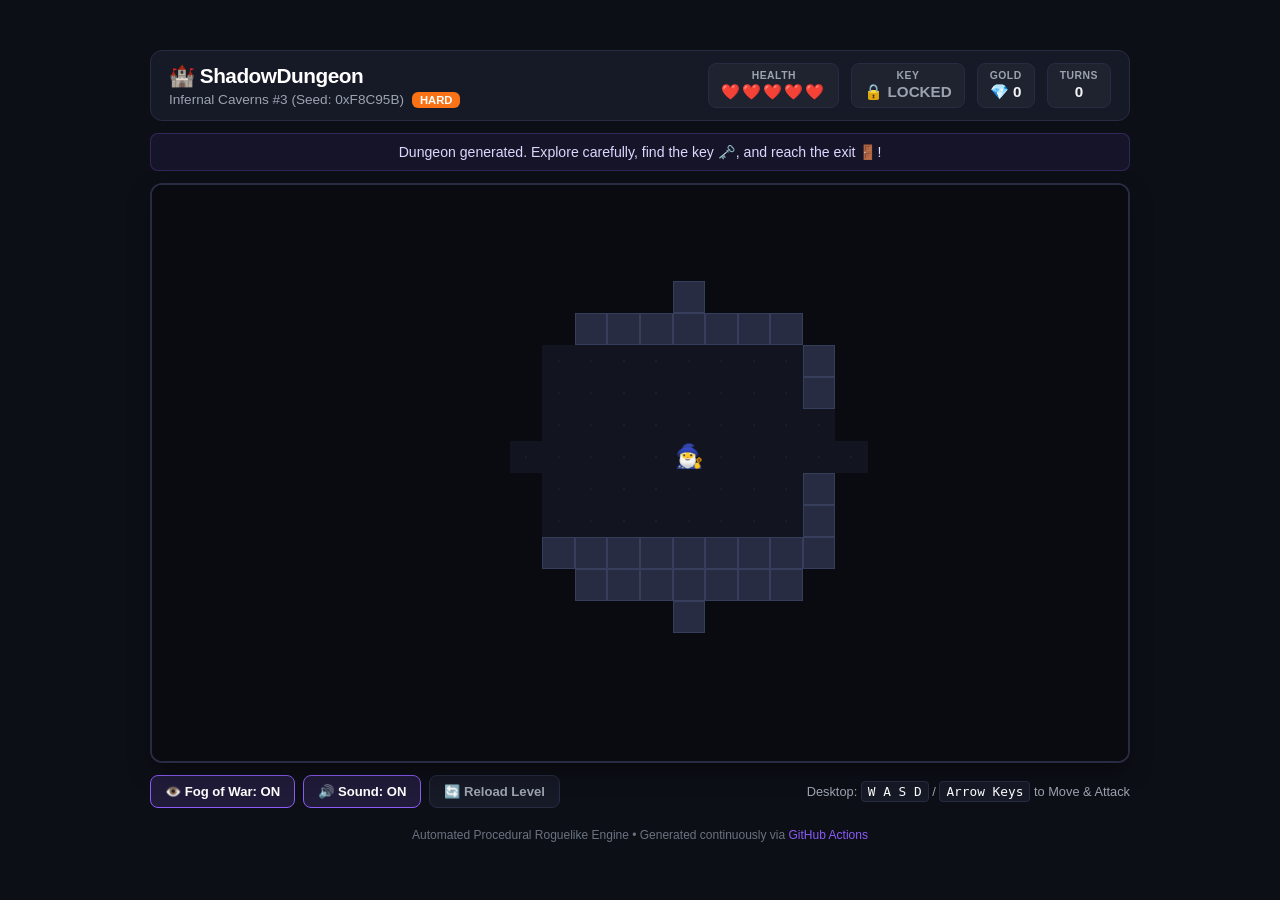
==== index.html @ 3bded31d "feat: complete ShadowDungeon playable web client and GitHub Pages deployment" ====
<!DOCTYPE html>
<html lang="en">
<head>
  <meta charset="UTF-8">
  <meta name="viewport" content="width=device-width, initial-scale=1.0, maximum-scale=1.0, user-scalable=no">
  <title>🏰 ShadowDungeon — Procedural Web Roguelike</title>
  <link rel="stylesheet" href="style.css">
  <link rel="icon" href="data:image/svg+xml,<svg xmlns=%22http://www.w3.org/2000/svg%22 viewBox=%220 0 100 100%22><text y=%22.9em%22 font-size=%2290%22>🏰</text></svg>">
</head>
<body>
  <div class="game-wrapper">
    <!-- Top HUD Header -->
    <header class="hud-header">
      <div class="hud-left">
        <h1 class="game-title">🏰 ShadowDungeon</h1>
        <div class="level-meta">
          <span id="level-title">Loading dungeon...</span>
          <span id="diff-badge" class="badge">HARD</span>
        </div>
      </div>
      <div class="hud-right">
        <div class="stat-box">
          <span class="stat-label">HEALTH</span>
          <span id="hp-display" class="stat-val hp-val">❤️❤️❤️❤️❤️</span>
        </div>
        <div class="stat-box">
          <span class="stat-label">KEY</span>
          <span id="key-display" class="stat-val">🔒 LOCKED</span>
        </div>
        <div class="stat-box">
          <span class="stat-label">GOLD</span>
          <span id="gold-display" class="stat-val">💎 0</span>
        </div>
        <div class="stat-box">
          <span class="stat-label">TURNS</span>
          <span id="turns-display" class="stat-val">0</span>
        </div>
      </div>
    </header>

    <!-- Combat & Action Log -->
    <div id="game-log" class="game-log">
      Dungeon entered. Explore the rooms, find the key 🗝️, and escape through the exit 🚪!
    </div>

    <!-- Main Canvas Viewport -->
    <div class="canvas-container">
      <canvas id="dungeonCanvas" width="960" height="576"></canvas>

      <!-- Overlay for Game Over & Victory -->
      <div id="overlay" class="overlay hidden">
        <div class="overlay-card">
          <h2 id="overlay-title">VICTORY!</h2>
          <p id="overlay-msg">You unlocked the exit door and escaped the dungeon!</p>
          <div class="overlay-stats">
            <p>Total Turns: <strong id="overlay-turns">0</strong></p>
            <p>Gold Looted: <strong id="overlay-gold">0</strong></p>
          </div>
          <button id="btn-restart" class="btn-action">Play Again</button>
        </div>
      </div>
    </div>

    <!-- Bottom Controls & Settings -->
    <div class="controls-toolbar">
      <div class="settings-group">
        <button id="btn-fog" class="btn-tool active">👁️ Fog of War: ON</button>
        <button id="btn-sound" class="btn-tool active">🔊 Sound: ON</button>
        <button id="btn-reload" class="btn-tool">🔄 Reload Level</button>
      </div>

      <div class="shortcuts-legend">
        <span>Desktop: <code>W A S D</code> / <code>Arrow Keys</code> to Move & Attack</span>
      </div>
    </div>

    <!-- Mobile Virtual Touch D-Pad -->
    <div class="mobile-dpad">
      <div class="dpad-row">
        <button class="dpad-btn" data-dir="up">⬆️</button>
      </div>
      <div class="dpad-row">
        <button class="dpad-btn" data-dir="left">⬅️</button>
        <button class="dpad-btn" data-dir="wait">🛡️</button>
        <button class="dpad-btn" data-dir="right">➡️</button>
      </div>
      <div class="dpad-row">
        <button class="dpad-btn" data-dir="down">⬇️</button>
      </div>
    </div>

    <!-- Footer -->
    <footer class="game-footer">
      <p>Automated Procedural Roguelike Engine • Generated continuously via <a href="https://github.com/abushaidislam/daily-dev-journal" target="_blank">GitHub Actions</a></p>
    </footer>
  </div>

  <script src="game.js"></script>
</body>
</html>
---- style.css ----
:root {
  --bg-primary: #0d0f17;
  --bg-card: #161926;
  --border-color: #272c42;
  --accent-purple: #8b5cf6;
  --accent-gold: #fbbf24;
  --accent-green: #10b981;
  --accent-red: #ef4444;
  --text-main: #f3f4f6;
  --text-muted: #9ca3af;
}

* {
  box-sizing: border-box;
  margin: 0;
  padding: 0;
  user-select: none;
  -webkit-user-select: none;
}

body {
  background-color: var(--bg-primary);
  color: var(--text-main);
  font-family: -apple-system, BlinkMacSystemFont, "Segoe UI", Roboto, Helvetica, Arial, sans-serif;
  display: flex;
  justify-content: center;
  align-items: center;
  min-height: 100vh;
  padding: 10px;
}

.game-wrapper {
  width: 100%;
  max-width: 980px;
  display: flex;
  flex-direction: column;
  gap: 12px;
}

/* Header HUD */
.hud-header {
  background: var(--bg-card);
  border: 1px solid var(--border-color);
  border-radius: 12px;
  padding: 12px 18px;
  display: flex;
  justify-content: space-between;
  align-items: center;
  flex-wrap: wrap;
  gap: 10px;
}

.game-title {
  font-size: 1.3rem;
  font-weight: 800;
  letter-spacing: -0.5px;
  color: #fff;
}

.level-meta {
  display: flex;
  align-items: center;
  gap: 8px;
  margin-top: 4px;
}

#level-title {
  font-size: 0.85rem;
  color: var(--text-muted);
}

.badge {
  font-size: 0.7rem;
  font-weight: 700;
  padding: 2px 8px;
  border-radius: 6px;
  text-transform: uppercase;
  background: var(--accent-red);
  color: #fff;
}
.badge.medium { background: var(--accent-gold); color: #000; }
.badge.hard { background: #f97316; color: #fff; }
.badge.nightmare { background: var(--accent-red); color: #fff; }

.hud-right {
  display: flex;
  gap: 12px;
  flex-wrap: wrap;
}

.stat-box {
  background: rgba(255, 255, 255, 0.04);
  border: 1px solid var(--border-color);
  padding: 6px 12px;
  border-radius: 8px;
  display: flex;
  flex-direction: column;
  align-items: center;
}

.stat-label {
  font-size: 0.65rem;
  font-weight: 700;
  color: var(--text-muted);
  letter-spacing: 0.5px;
}

.stat-val {
  font-size: 0.95rem;
  font-weight: 700;
  margin-top: 2px;
}

.hp-val {
  letter-spacing: 2px;
}

/* Game Log */
.game-log {
  background: rgba(139, 92, 246, 0.08);
  border: 1px solid rgba(139, 92, 246, 0.25);
  color: #ddd6fe;
  padding: 8px 16px;
  border-radius: 8px;
  font-size: 0.88rem;
  text-align: center;
  min-height: 38px;
  display: flex;
  align-items: center;
  justify-content: center;
  transition: all 0.2s ease;
}

/* Canvas Viewport */
.canvas-container {
  position: relative;
  width: 100%;
  aspect-ratio: 30 / 18;
  max-height: 580px;
  background: #000;
  border: 2px solid var(--border-color);
  border-radius: 12px;
  overflow: hidden;
  box-shadow: 0 10px 25px -5px rgba(0, 0, 0, 0.5);
}

canvas {
  width: 100%;
  height: 100%;
  display: block;
  image-rendering: pixelated;
}

/* Overlays */
.overlay {
  position: absolute;
  inset: 0;
  background: rgba(5, 7, 12, 0.85);
  backdrop-filter: blur(4px);
  display: flex;
  justify-content: center;
  align-items: center;
  z-index: 50;
  transition: opacity 0.3s ease;
}

.overlay.hidden {
  display: none;
}

.overlay-card {
  background: var(--bg-card);
  border: 2px solid var(--border-color);
  border-radius: 16px;
  padding: 30px;
  text-align: center;
  max-width: 400px;
  width: 90%;
  box-shadow: 0 20px 40px rgba(0, 0, 0, 0.6);
}

#overlay-title {
  font-size: 2rem;
  margin-bottom: 8px;
  font-weight: 900;
}

.victory #overlay-title { color: var(--accent-green); }
.gameover #overlay-title { color: var(--accent-red); }

#overlay-msg {
  color: var(--text-muted);
  font-size: 0.95rem;
  margin-bottom: 16px;
}

.overlay-stats {
  background: rgba(255, 255, 255, 0.05);
  padding: 10px;
  border-radius: 8px;
  margin-bottom: 20px;
  display: flex;
  justify-content: space-around;
  font-size: 0.9rem;
}

.btn-action {
  background: var(--accent-purple);
  color: #fff;
  border: none;
  padding: 12px 28px;
  font-size: 1rem;
  font-weight: 700;
  border-radius: 8px;
  cursor: pointer;
  transition: transform 0.1s, background 0.2s;
}

.btn-action:hover {
  background: #7c3aed;
  transform: scale(1.03);
}

/* Toolbar & Settings */
.controls-toolbar {
  display: flex;
  justify-content: space-between;
  align-items: center;
  flex-wrap: wrap;
  gap: 10px;
}

.settings-group {
  display: flex;
  gap: 8px;
}

.btn-tool {
  background: var(--bg-card);
  border: 1px solid var(--border-color);
  color: var(--text-muted);
  padding: 8px 14px;
  border-radius: 8px;
  font-size: 0.82rem;
  font-weight: 600;
  cursor: pointer;
  transition: all 0.15s ease;
}

.btn-tool:hover {
  color: #fff;
  border-color: var(--accent-purple);
}

.btn-tool.active {
  color: #fff;
  border-color: var(--accent-purple);
  background: rgba(139, 92, 246, 0.15);
}

.shortcuts-legend {
  font-size: 0.8rem;
  color: var(--text-muted);
}

.shortcuts-legend code {
  background: var(--bg-card);
  border: 1px solid var(--border-color);
  padding: 2px 6px;
  border-radius: 4px;
  color: #fff;
}

/* Mobile D-Pad */
.mobile-dpad {
  display: none;
  flex-direction: column;
  align-items: center;
  gap: 8px;
  margin: 10px auto;
}

.dpad-row {
  display: flex;
  gap: 8px;
}

.dpad-btn {
  width: 58px;
  height: 58px;
  border-radius: 12px;
  background: var(--bg-card);
  border: 2px solid var(--border-color);
  font-size: 1.5rem;
  display: flex;
  justify-content: center;
  align-items: center;
  cursor: pointer;
  touch-action: manipulation;
}

.dpad-btn:active {
  background: var(--accent-purple);
  border-color: #fff;
}

@media (max-width: 768px) {
  .mobile-dpad {
    display: flex;
  }
  .shortcuts-legend {
    display: none;
  }
}

/* Footer */
.game-footer {
  text-align: center;
  font-size: 0.75rem;
  color: #6b7280;
  padding: 8px 0;
}

.game-footer a {
  color: var(--accent-purple);
  text-decoration: none;
}
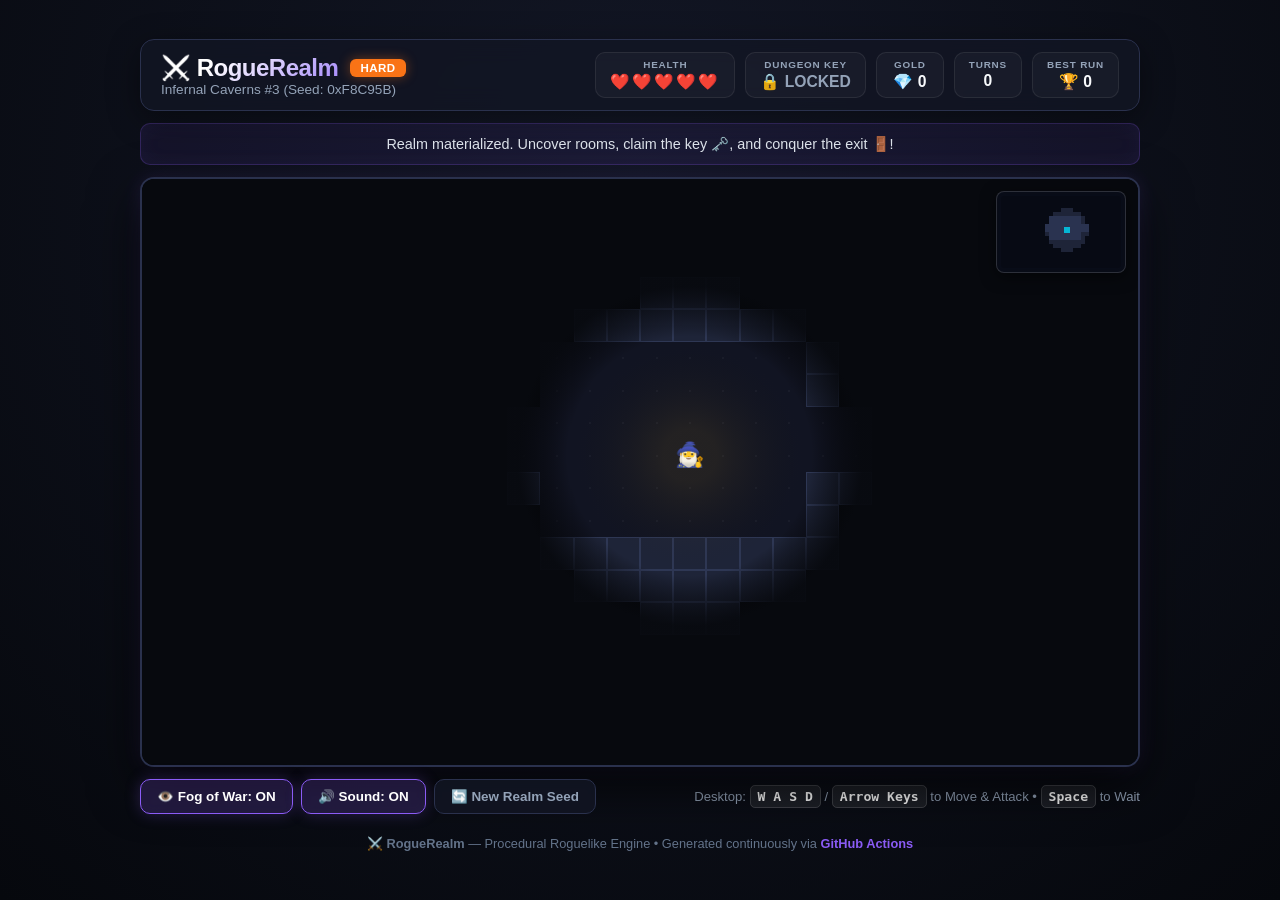
==== commit b3d75a6a: "feat: complete RogueRealm polished redesign with dynamic torchlight and particles" ====
--- a/index.html
+++ b/index.html
@@ -3,19 +3,21 @@
 <head>
   <meta charset="UTF-8">
   <meta name="viewport" content="width=device-width, initial-scale=1.0, maximum-scale=1.0, user-scalable=no">
-  <title>🏰 ShadowDungeon — Procedural Web Roguelike</title>
+  <title>⚔️ RogueRealm — Procedural Roguelike Web Edition</title>
   <link rel="stylesheet" href="style.css">
-  <link rel="icon" href="data:image/svg+xml,<svg xmlns=%22http://www.w3.org/2000/svg%22 viewBox=%220 0 100 100%22><text y=%22.9em%22 font-size=%2290%22>🏰</text></svg>">
+  <link rel="icon" href="data:image/svg+xml,<svg xmlns=%22http://www.w3.org/2000/svg%22 viewBox=%220 0 100 100%22><text y=%22.9em%22 font-size=%2290%22>⚔️</text></svg>">
 </head>
 <body>
   <div class="game-wrapper">
     <!-- Top HUD Header -->
     <header class="hud-header">
       <div class="hud-left">
-        <h1 class="game-title">🏰 ShadowDungeon</h1>
+        <div class="game-title-group">
+          <h1 class="game-title">⚔️ RogueRealm</h1>
+          <span id="diff-badge" class="badge">HARD</span>
+        </div>
         <div class="level-meta">
-          <span id="level-title">Loading dungeon...</span>
-          <span id="diff-badge" class="badge">HARD</span>
+          <span id="level-title">Generating procedural realm...</span>
         </div>
       </div>
       <div class="hud-right">
@@ -24,7 +26,7 @@
           <span id="hp-display" class="stat-val hp-val">❤️❤️❤️❤️❤️</span>
         </div>
         <div class="stat-box">
-          <span class="stat-label">KEY</span>
+          <span class="stat-label">DUNGEON KEY</span>
           <span id="key-display" class="stat-val">🔒 LOCKED</span>
         </div>
         <div class="stat-box">
@@ -35,28 +37,37 @@
           <span class="stat-label">TURNS</span>
           <span id="turns-display" class="stat-val">0</span>
         </div>
+        <div class="stat-box">
+          <span class="stat-label">BEST RUN</span>
+          <span id="best-score" class="stat-val">🏆 0</span>
+        </div>
       </div>
     </header>
 
     <!-- Combat & Action Log -->
     <div id="game-log" class="game-log">
-      Dungeon entered. Explore the rooms, find the key 🗝️, and escape through the exit 🚪!
+      Realm materialized. Uncover the rooms, slay monsters, claim the key 🗝️, and reach the exit gate 🚪!
     </div>
 
     <!-- Main Canvas Viewport -->
     <div class="canvas-container">
       <canvas id="dungeonCanvas" width="960" height="576"></canvas>
 
+      <!-- Mini-Map Radar -->
+      <div class="minimap-wrapper">
+        <canvas id="minimapCanvas" width="120" height="72"></canvas>
+      </div>
+
       <!-- Overlay for Game Over & Victory -->
       <div id="overlay" class="overlay hidden">
         <div class="overlay-card">
           <h2 id="overlay-title">VICTORY!</h2>
-          <p id="overlay-msg">You unlocked the exit door and escaped the dungeon!</p>
+          <p id="overlay-msg">You unlocked the exit gate and conquered this procedural realm!</p>
           <div class="overlay-stats">
-            <p>Total Turns: <strong id="overlay-turns">0</strong></p>
+            <p>Turns Taken: <strong id="overlay-turns">0</strong></p>
             <p>Gold Looted: <strong id="overlay-gold">0</strong></p>
           </div>
-          <button id="btn-restart" class="btn-action">Play Again</button>
+          <button id="btn-restart" class="btn-action">Descend to Next Realm</button>
         </div>
       </div>
     </div>
@@ -66,11 +77,11 @@
       <div class="settings-group">
         <button id="btn-fog" class="btn-tool active">👁️ Fog of War: ON</button>
         <button id="btn-sound" class="btn-tool active">🔊 Sound: ON</button>
-        <button id="btn-reload" class="btn-tool">🔄 Reload Level</button>
+        <button id="btn-reload" class="btn-tool">🔄 New Realm Seed</button>
       </div>
 
       <div class="shortcuts-legend">
-        <span>Desktop: <code>W A S D</code> / <code>Arrow Keys</code> to Move & Attack</span>
+        <span>Desktop: <code>W A S D</code> / <code>Arrow Keys</code> to Move & Attack • <code>Space</code> to Wait</span>
       </div>
     </div>
 
@@ -91,7 +102,7 @@
 
     <!-- Footer -->
     <footer class="game-footer">
-      <p>Automated Procedural Roguelike Engine • Generated continuously via <a href="https://github.com/abushaidislam/daily-dev-journal" target="_blank">GitHub Actions</a></p>
+      <p>⚔️ <strong>RogueRealm</strong> — Procedural Roguelike Engine • Generated continuously via <a href="https://github.com/abushaidislam/roguerealm" target="_blank">GitHub Actions</a></p>
     </footer>
   </div>
 
--- a/style.css
+++ b/style.css
@@ -1,13 +1,15 @@
 :root {
-  --bg-primary: #0d0f17;
-  --bg-card: #161926;
-  --border-color: #272c42;
+  --bg-primary: #07090e;
+  --bg-card: rgba(18, 22, 36, 0.85);
+  --border-color: #2a314d;
+  --border-glow: rgba(139, 92, 246, 0.4);
   --accent-purple: #8b5cf6;
   --accent-gold: #fbbf24;
   --accent-green: #10b981;
-  --accent-red: #ef4444;
-  --text-main: #f3f4f6;
-  --text-muted: #9ca3af;
+  --accent-red: #f43f5e;
+  --accent-cyan: #06b6d4;
+  --text-main: #f8fafc;
+  --text-muted: #94a3b8;
 }
 
 * {
@@ -19,95 +21,109 @@
 }
 
 body {
-  background-color: var(--bg-primary);
+  background: radial-gradient(circle at 50% 20%, #131726 0%, #06080d 100%);
   color: var(--text-main);
-  font-family: -apple-system, BlinkMacSystemFont, "Segoe UI", Roboto, Helvetica, Arial, sans-serif;
+  font-family: -apple-system, BlinkMacSystemFont, "Segoe UI", Roboto, "Inter", sans-serif;
   display: flex;
   justify-content: center;
   align-items: center;
   min-height: 100vh;
-  padding: 10px;
+  padding: 14px;
+  overflow-x: hidden;
 }
 
 .game-wrapper {
   width: 100%;
-  max-width: 980px;
+  max-width: 1000px;
   display: flex;
   flex-direction: column;
   gap: 12px;
 }
 
-/* Header HUD */
+/* Glassmorphism Header */
 .hud-header {
   background: var(--bg-card);
+  backdrop-filter: blur(12px);
   border: 1px solid var(--border-color);
-  border-radius: 12px;
-  padding: 12px 18px;
+  border-radius: 14px;
+  padding: 12px 20px;
   display: flex;
   justify-content: space-between;
   align-items: center;
   flex-wrap: wrap;
-  gap: 10px;
+  gap: 12px;
+  box-shadow: 0 8px 32px rgba(0, 0, 0, 0.4);
+}
+
+.game-title-group {
+  display: flex;
+  align-items: center;
+  gap: 12px;
 }
 
 .game-title {
-  font-size: 1.3rem;
-  font-weight: 800;
+  font-size: 1.5rem;
+  font-weight: 900;
   letter-spacing: -0.5px;
-  color: #fff;
+  background: linear-gradient(135deg, #fff 30%, #a78bfa 100%);
+  -webkit-background-clip: text;
+  -webkit-text-fill-color: transparent;
 }
 
 .level-meta {
   display: flex;
   align-items: center;
   gap: 8px;
-  margin-top: 4px;
 }
 
 #level-title {
   font-size: 0.85rem;
   color: var(--text-muted);
+  font-weight: 500;
 }
 
 .badge {
-  font-size: 0.7rem;
-  font-weight: 700;
-  padding: 2px 8px;
+  font-size: 0.72rem;
+  font-weight: 800;
+  padding: 3px 10px;
   border-radius: 6px;
+  letter-spacing: 0.5px;
   text-transform: uppercase;
   background: var(--accent-red);
   color: #fff;
-}
-.badge.medium { background: var(--accent-gold); color: #000; }
-.badge.hard { background: #f97316; color: #fff; }
-.badge.nightmare { background: var(--accent-red); color: #fff; }
+  box-shadow: 0 0 12px rgba(244, 63, 94, 0.4);
+}
+.badge.medium { background: var(--accent-gold); color: #000; box-shadow: 0 0 12px rgba(251, 191, 36, 0.4); }
+.badge.hard { background: #f97316; color: #fff; box-shadow: 0 0 12px rgba(249, 115, 22, 0.4); }
+.badge.nightmare { background: var(--accent-red); color: #fff; box-shadow: 0 0 14px rgba(244, 63, 94, 0.5); }
 
 .hud-right {
   display: flex;
-  gap: 12px;
+  gap: 10px;
   flex-wrap: wrap;
 }
 
 .stat-box {
-  background: rgba(255, 255, 255, 0.04);
-  border: 1px solid var(--border-color);
-  padding: 6px 12px;
-  border-radius: 8px;
+  background: rgba(255, 255, 255, 0.03);
+  border: 1px solid rgba(255, 255, 255, 0.08);
+  padding: 6px 14px;
+  border-radius: 10px;
   display: flex;
   flex-direction: column;
   align-items: center;
+  min-width: 68px;
 }
 
 .stat-label {
-  font-size: 0.65rem;
-  font-weight: 700;
-  color: var(--text-muted);
-  letter-spacing: 0.5px;
+  font-size: 0.62rem;
+  font-weight: 800;
+  color: var(--text-muted);
+  letter-spacing: 0.8px;
 }
 
 .stat-val {
-  font-size: 0.95rem;
-  font-weight: 700;
+  font-size: 0.98rem;
+  font-weight: 800;
   margin-top: 2px;
 }
 
@@ -115,20 +131,20 @@
   letter-spacing: 2px;
 }
 
-/* Game Log */
+/* Combat & Status Log */
 .game-log {
   background: rgba(139, 92, 246, 0.08);
   border: 1px solid rgba(139, 92, 246, 0.25);
-  color: #ddd6fe;
-  padding: 8px 16px;
-  border-radius: 8px;
-  font-size: 0.88rem;
+  color: #e2e8f0;
+  padding: 10px 18px;
+  border-radius: 10px;
+  font-size: 0.9rem;
   text-align: center;
-  min-height: 38px;
+  min-height: 42px;
   display: flex;
   align-items: center;
   justify-content: center;
-  transition: all 0.2s ease;
+  box-shadow: inset 0 0 20px rgba(139, 92, 246, 0.05);
 }
 
 /* Canvas Viewport */
@@ -136,12 +152,12 @@
   position: relative;
   width: 100%;
   aspect-ratio: 30 / 18;
-  max-height: 580px;
+  max-height: 590px;
   background: #000;
   border: 2px solid var(--border-color);
-  border-radius: 12px;
+  border-radius: 14px;
   overflow: hidden;
-  box-shadow: 0 10px 25px -5px rgba(0, 0, 0, 0.5);
+  box-shadow: 0 20px 50px rgba(0, 0, 0, 0.7), 0 0 20px rgba(139, 92, 246, 0.15);
 }
 
 canvas {
@@ -151,17 +167,41 @@
   image-rendering: pixelated;
 }
 
+/* Mini-Map Radar */
+.minimap-wrapper {
+  position: absolute;
+  top: 12px;
+  right: 12px;
+  background: rgba(10, 14, 26, 0.85);
+  border: 1px solid rgba(255, 255, 255, 0.15);
+  border-radius: 8px;
+  padding: 4px;
+  backdrop-filter: blur(6px);
+  z-index: 20;
+  box-shadow: 0 4px 15px rgba(0, 0, 0, 0.5);
+}
+
+#minimapCanvas {
+  display: block;
+  border-radius: 4px;
+}
+
 /* Overlays */
 .overlay {
   position: absolute;
   inset: 0;
-  background: rgba(5, 7, 12, 0.85);
-  backdrop-filter: blur(4px);
+  background: rgba(4, 6, 12, 0.88);
+  backdrop-filter: blur(8px);
   display: flex;
   justify-content: center;
   align-items: center;
   z-index: 50;
-  transition: opacity 0.3s ease;
+  animation: fadeIn 0.25s ease;
+}
+
+@keyframes fadeIn {
+  from { opacity: 0; }
+  to { opacity: 1; }
 }
 
 .overlay.hidden {
@@ -169,56 +209,67 @@
 }
 
 .overlay-card {
-  background: var(--bg-card);
+  background: #111422;
   border: 2px solid var(--border-color);
-  border-radius: 16px;
-  padding: 30px;
+  border-radius: 18px;
+  padding: 34px 28px;
   text-align: center;
-  max-width: 400px;
+  max-width: 440px;
   width: 90%;
-  box-shadow: 0 20px 40px rgba(0, 0, 0, 0.6);
+  box-shadow: 0 25px 60px rgba(0, 0, 0, 0.8);
 }
 
 #overlay-title {
-  font-size: 2rem;
+  font-size: 2.2rem;
   margin-bottom: 8px;
   font-weight: 900;
-}
-
-.victory #overlay-title { color: var(--accent-green); }
-.gameover #overlay-title { color: var(--accent-red); }
+  letter-spacing: -0.5px;
+}
+
+.victory #overlay-title {
+  color: var(--accent-green);
+  text-shadow: 0 0 20px rgba(16, 185, 129, 0.5);
+}
+
+.gameover #overlay-title {
+  color: var(--accent-red);
+  text-shadow: 0 0 20px rgba(244, 63, 94, 0.5);
+}
 
 #overlay-msg {
   color: var(--text-muted);
+  font-size: 0.96rem;
+  margin-bottom: 20px;
+  line-height: 1.5;
+}
+
+.overlay-stats {
+  background: rgba(255, 255, 255, 0.04);
+  border: 1px solid rgba(255, 255, 255, 0.08);
+  padding: 14px;
+  border-radius: 10px;
+  margin-bottom: 22px;
+  display: flex;
+  justify-content: space-around;
   font-size: 0.95rem;
-  margin-bottom: 16px;
-}
-
-.overlay-stats {
-  background: rgba(255, 255, 255, 0.05);
-  padding: 10px;
-  border-radius: 8px;
-  margin-bottom: 20px;
-  display: flex;
-  justify-content: space-around;
-  font-size: 0.9rem;
 }
 
 .btn-action {
-  background: var(--accent-purple);
+  background: linear-gradient(135deg, #8b5cf6, #6366f1);
   color: #fff;
   border: none;
-  padding: 12px 28px;
-  font-size: 1rem;
-  font-weight: 700;
-  border-radius: 8px;
+  padding: 14px 34px;
+  font-size: 1.05rem;
+  font-weight: 800;
+  border-radius: 10px;
   cursor: pointer;
-  transition: transform 0.1s, background 0.2s;
+  box-shadow: 0 4px 20px rgba(139, 92, 246, 0.4);
+  transition: all 0.2s ease;
 }
 
 .btn-action:hover {
-  background: #7c3aed;
-  transform: scale(1.03);
+  transform: translateY(-2px) scale(1.02);
+  box-shadow: 0 8px 25px rgba(139, 92, 246, 0.6);
 }
 
 /* Toolbar & Settings */
@@ -239,36 +290,40 @@
   background: var(--bg-card);
   border: 1px solid var(--border-color);
   color: var(--text-muted);
-  padding: 8px 14px;
-  border-radius: 8px;
+  padding: 9px 16px;
+  border-radius: 10px;
+  font-size: 0.84rem;
+  font-weight: 700;
+  cursor: pointer;
+  transition: all 0.2s ease;
+  backdrop-filter: blur(6px);
+}
+
+.btn-tool:hover {
+  color: #fff;
+  border-color: var(--accent-purple);
+  background: rgba(139, 92, 246, 0.1);
+}
+
+.btn-tool.active {
+  color: #fff;
+  border-color: var(--accent-purple);
+  background: rgba(139, 92, 246, 0.2);
+  box-shadow: 0 0 15px rgba(139, 92, 246, 0.25);
+}
+
+.shortcuts-legend {
   font-size: 0.82rem;
-  font-weight: 600;
-  cursor: pointer;
-  transition: all 0.15s ease;
-}
-
-.btn-tool:hover {
-  color: #fff;
-  border-color: var(--accent-purple);
-}
-
-.btn-tool.active {
-  color: #fff;
-  border-color: var(--accent-purple);
-  background: rgba(139, 92, 246, 0.15);
-}
-
-.shortcuts-legend {
-  font-size: 0.8rem;
   color: var(--text-muted);
 }
 
 .shortcuts-legend code {
-  background: var(--bg-card);
-  border: 1px solid var(--border-color);
-  padding: 2px 6px;
-  border-radius: 4px;
-  color: #fff;
+  background: rgba(255, 255, 255, 0.08);
+  border: 1px solid rgba(255, 255, 255, 0.15);
+  padding: 3px 7px;
+  border-radius: 5px;
+  color: #fff;
+  font-weight: 700;
 }
 
 /* Mobile D-Pad */
@@ -276,32 +331,35 @@
   display: none;
   flex-direction: column;
   align-items: center;
-  gap: 8px;
-  margin: 10px auto;
+  gap: 10px;
+  margin: 12px auto;
 }
 
 .dpad-row {
   display: flex;
-  gap: 8px;
+  gap: 10px;
 }
 
 .dpad-btn {
-  width: 58px;
-  height: 58px;
-  border-radius: 12px;
+  width: 62px;
+  height: 62px;
+  border-radius: 14px;
   background: var(--bg-card);
   border: 2px solid var(--border-color);
-  font-size: 1.5rem;
+  font-size: 1.6rem;
   display: flex;
   justify-content: center;
   align-items: center;
   cursor: pointer;
   touch-action: manipulation;
+  color: #fff;
+  box-shadow: 0 4px 12px rgba(0, 0, 0, 0.4);
 }
 
 .dpad-btn:active {
   background: var(--accent-purple);
   border-color: #fff;
+  transform: scale(0.95);
 }
 
 @media (max-width: 768px) {
@@ -311,17 +369,25 @@
   .shortcuts-legend {
     display: none;
   }
+  .minimap-wrapper {
+    display: none;
+  }
 }
 
 /* Footer */
 .game-footer {
   text-align: center;
-  font-size: 0.75rem;
-  color: #6b7280;
-  padding: 8px 0;
+  font-size: 0.8rem;
+  color: #64748b;
+  padding: 10px 0;
 }
 
 .game-footer a {
   color: var(--accent-purple);
   text-decoration: none;
-}
+  font-weight: 600;
+}
+
+.game-footer a:hover {
+  text-decoration: underline;
+}
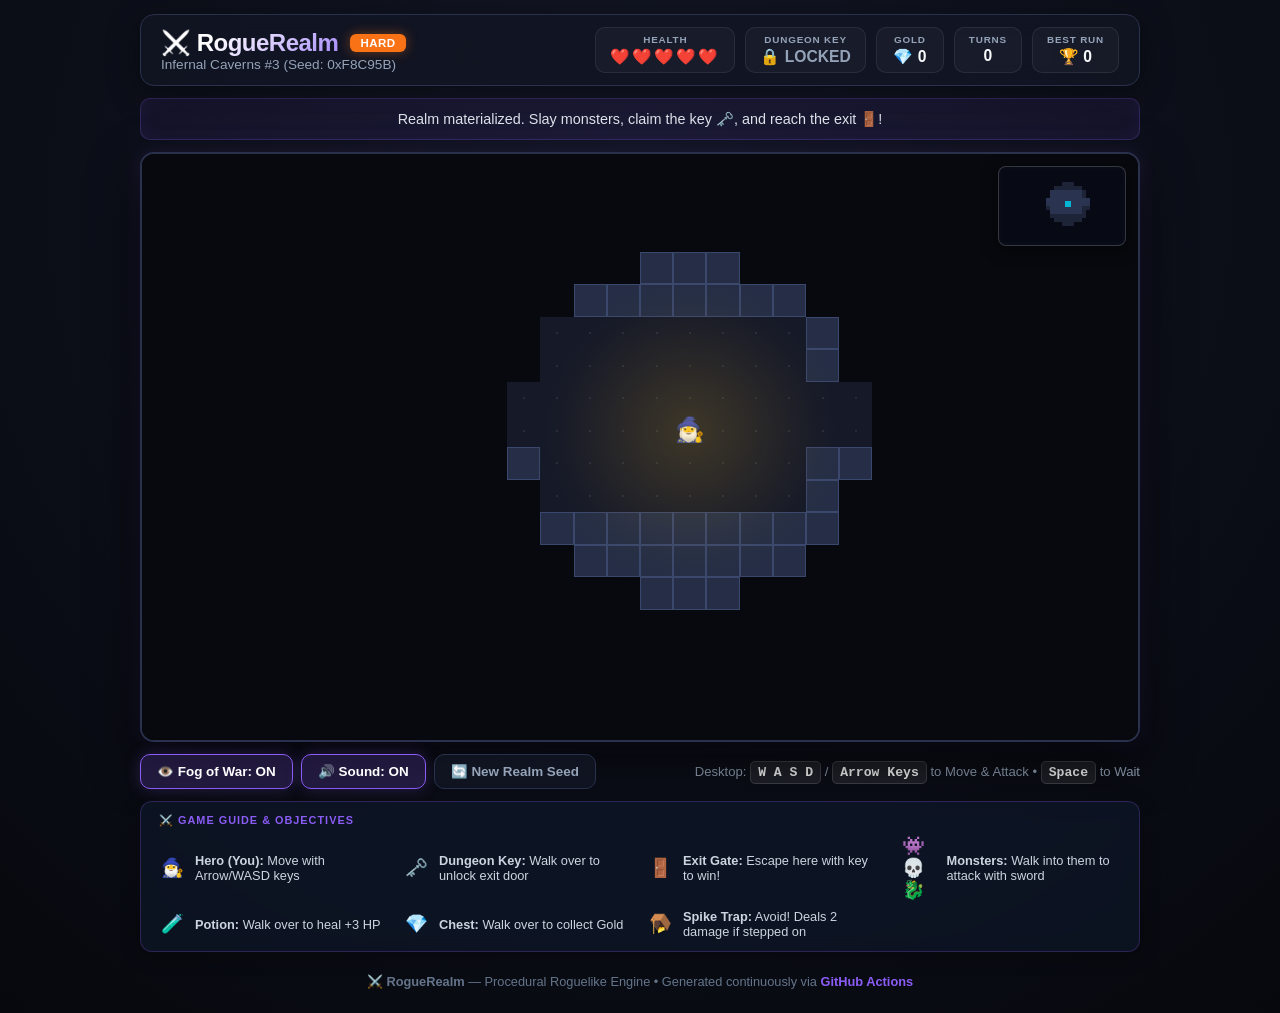
==== commit 2aad62f8: "fix(logic): separate static entities from monsters so traps and items do not move, update trap icon " ====
--- a/index.html
+++ b/index.html
@@ -85,6 +85,20 @@
       </div>
     </div>
 
+    <!-- Game Rules & Legend -->
+    <div class="legend-panel">
+      <div class="legend-badge">⚔️ GAME GUIDE & OBJECTIVES</div>
+      <div class="legend-grid">
+        <div class="legend-item"><span class="legend-icon">🧙‍♂️</span><div><strong>Hero (You):</strong> Move with Arrow/WASD keys</div></div>
+        <div class="legend-item"><span class="legend-icon">🗝️</span><div><strong>Dungeon Key:</strong> Walk over to unlock exit door</div></div>
+        <div class="legend-item"><span class="legend-icon">🚪</span><div><strong>Exit Gate:</strong> Escape here with key to win!</div></div>
+        <div class="legend-item"><span class="legend-icon">👾💀🐉</span><div><strong>Monsters:</strong> Walk into them to attack with sword</div></div>
+        <div class="legend-item"><span class="legend-icon">🧪</span><div><strong>Potion:</strong> Walk over to heal +3 HP</div></div>
+        <div class="legend-item"><span class="legend-icon">💎</span><div><strong>Chest:</strong> Walk over to collect Gold</div></div>
+        <div class="legend-item"><span class="legend-icon">🪤</span><div><strong>Spike Trap:</strong> Avoid! Deals 2 damage if stepped on</div></div>
+      </div>
+    </div>
+
     <!-- Mobile Virtual Touch D-Pad -->
     <div class="mobile-dpad">
       <div class="dpad-row">
--- a/style.css
+++ b/style.css
@@ -160,7 +160,7 @@
   box-shadow: 0 20px 50px rgba(0, 0, 0, 0.7), 0 0 20px rgba(139, 92, 246, 0.15);
 }
 
-canvas {
+#dungeonCanvas {
   width: 100%;
   height: 100%;
   display: block;
@@ -172,18 +172,26 @@
   position: absolute;
   top: 12px;
   right: 12px;
+  width: 128px;
+  height: 80px;
   background: rgba(10, 14, 26, 0.85);
-  border: 1px solid rgba(255, 255, 255, 0.15);
+  border: 1px solid rgba(255, 255, 255, 0.18);
   border-radius: 8px;
   padding: 4px;
   backdrop-filter: blur(6px);
   z-index: 20;
   box-shadow: 0 4px 15px rgba(0, 0, 0, 0.5);
+  display: flex;
+  align-items: center;
+  justify-content: center;
 }
 
 #minimapCanvas {
+  width: 120px;
+  height: 72px;
   display: block;
   border-radius: 4px;
+  image-rendering: pixelated;
 }
 
 /* Overlays */
@@ -374,6 +382,45 @@
   }
 }
 
+/* Legend / How to play */
+.legend-panel {
+  background: rgba(15, 23, 42, 0.65);
+  border: 1px solid rgba(139, 92, 246, 0.25);
+  border-radius: 12px;
+  padding: 12px 18px;
+  backdrop-filter: blur(8px);
+  box-shadow: 0 4px 20px rgba(0, 0, 0, 0.3);
+}
+
+.legend-badge {
+  font-size: 0.68rem;
+  font-weight: 800;
+  letter-spacing: 1px;
+  color: var(--accent-purple);
+  margin-bottom: 8px;
+  text-transform: uppercase;
+}
+
+.legend-grid {
+  display: grid;
+  grid-template-columns: repeat(auto-fit, minmax(200px, 1fr));
+  gap: 8px 14px;
+}
+
+.legend-item {
+  display: flex;
+  align-items: center;
+  gap: 10px;
+  font-size: 0.8rem;
+  color: #cbd5e1;
+}
+
+.legend-icon {
+  font-size: 1.15rem;
+  min-width: 26px;
+  text-align: center;
+}
+
 /* Footer */
 .game-footer {
   text-align: center;
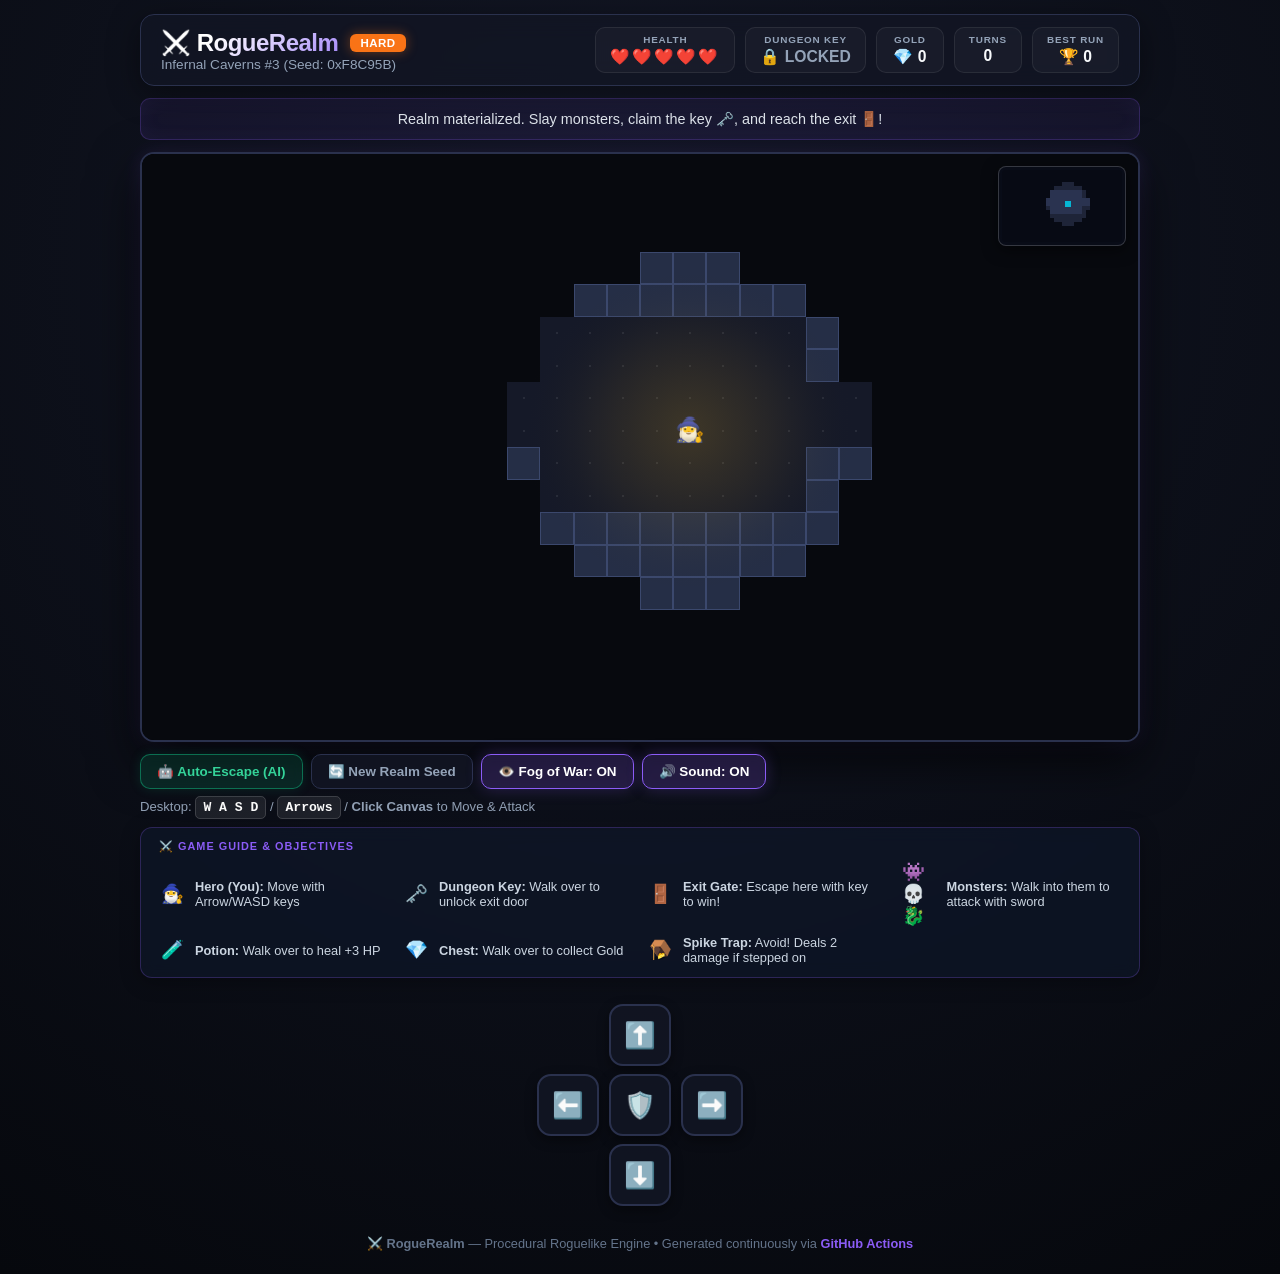
==== commit c3df6544: "fix(balance): restore strict 5 HP, implement fair tactical AI solver with wizard staff zap" ====
--- a/index.html
+++ b/index.html
@@ -75,13 +75,14 @@
     <!-- Bottom Controls & Settings -->
     <div class="controls-toolbar">
       <div class="settings-group">
+        <button id="btn-auto" class="btn-tool ai-tool">🤖 Auto-Escape (AI)</button>
+        <button id="btn-reload" class="btn-tool">🔄 New Realm Seed</button>
         <button id="btn-fog" class="btn-tool active">👁️ Fog of War: ON</button>
         <button id="btn-sound" class="btn-tool active">🔊 Sound: ON</button>
-        <button id="btn-reload" class="btn-tool">🔄 New Realm Seed</button>
       </div>
 
       <div class="shortcuts-legend">
-        <span>Desktop: <code>W A S D</code> / <code>Arrow Keys</code> to Move & Attack • <code>Space</code> to Wait</span>
+        <span>Desktop: <code>W A S D</code> / <code>Arrows</code> / <strong>Click Canvas</strong> to Move & Attack</span>
       </div>
     </div>
 
--- a/style.css
+++ b/style.css
@@ -334,13 +334,31 @@
   font-weight: 700;
 }
 
-/* Mobile D-Pad */
+.btn-tool.ai-tool {
+  background: rgba(16, 185, 129, 0.15);
+  border-color: rgba(16, 185, 129, 0.5);
+  color: #34d399;
+  font-weight: 700;
+  box-shadow: 0 0 12px rgba(16, 185, 129, 0.15);
+}
+.btn-tool.ai-tool:hover {
+  background: rgba(16, 185, 129, 0.28);
+  border-color: #10b981;
+}
+.btn-tool.ai-tool.active {
+  background: #10b981;
+  color: #052e16;
+  border-color: #34d399;
+  box-shadow: 0 0 15px rgba(16, 185, 129, 0.4);
+}
+
+/* On-Screen Touch / Click D-Pad */
 .mobile-dpad {
-  display: none;
+  display: flex;
   flex-direction: column;
   align-items: center;
-  gap: 10px;
-  margin: 12px auto;
+  gap: 8px;
+  margin: 14px auto 8px auto;
 }
 
 .dpad-row {
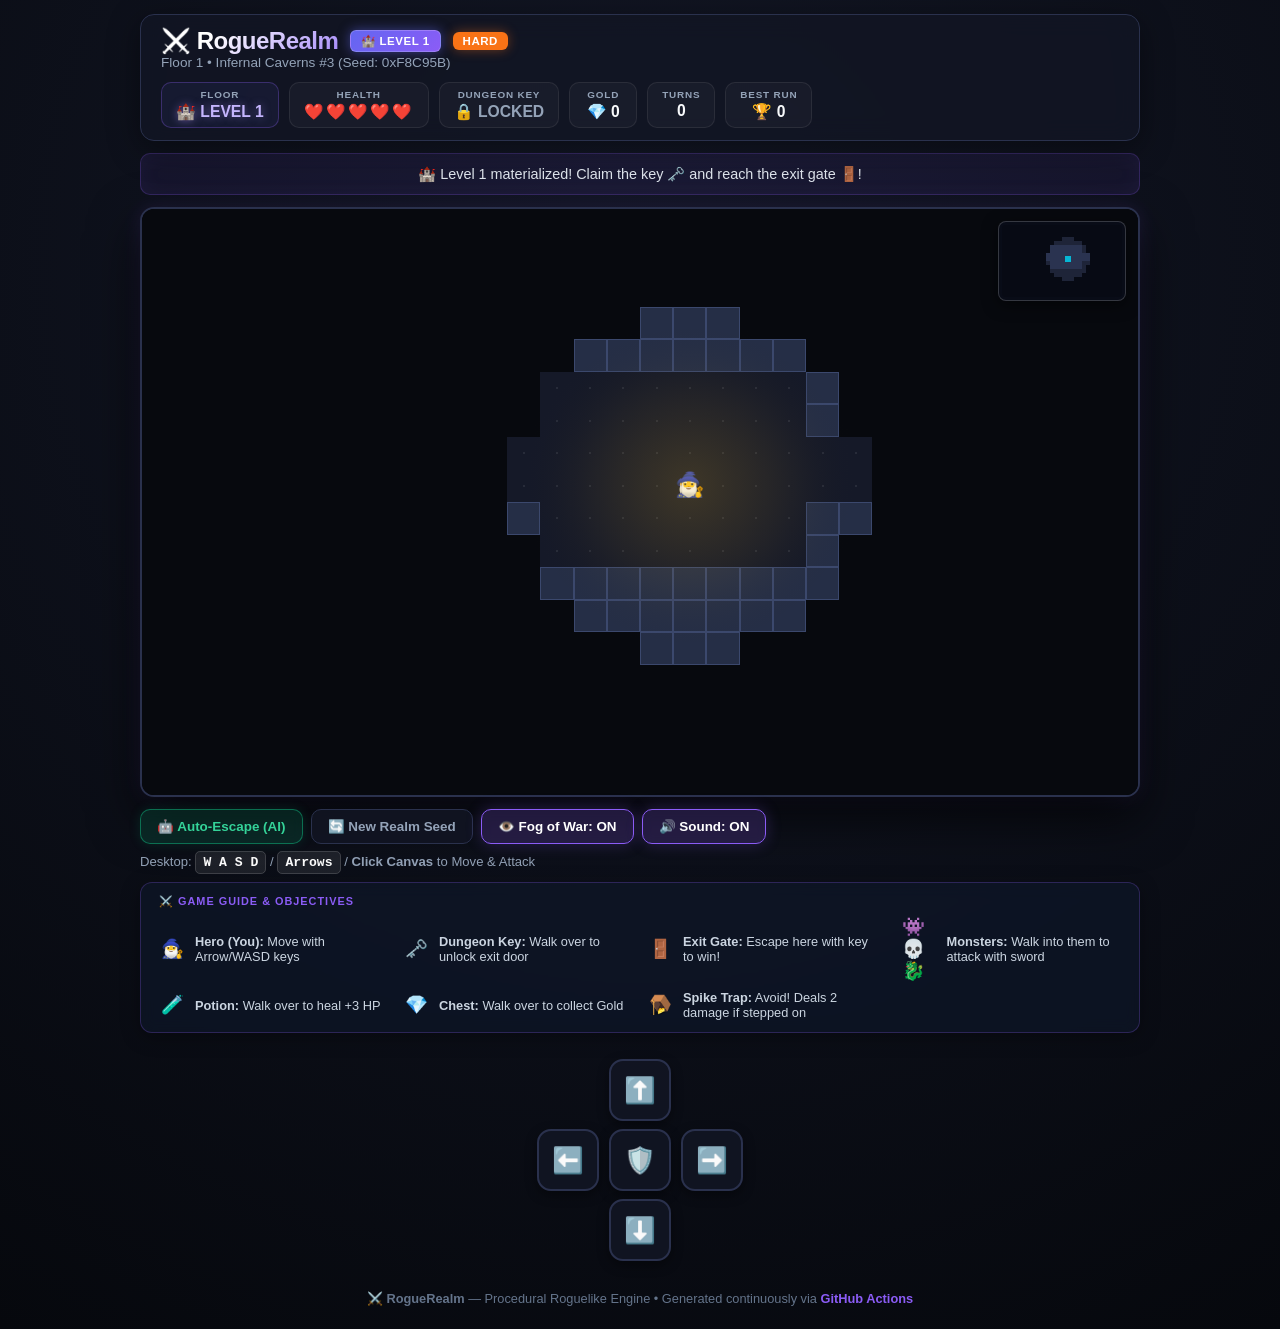
==== commit ca05f8ad: "feat(progression): add multi-floor progression, level counters, and seamless descent mechanics" ====
--- a/index.html
+++ b/index.html
@@ -14,6 +14,7 @@
       <div class="hud-left">
         <div class="game-title-group">
           <h1 class="game-title">⚔️ RogueRealm</h1>
+          <span id="floor-badge" class="badge floor-badge">🏰 LEVEL 1</span>
           <span id="diff-badge" class="badge">HARD</span>
         </div>
         <div class="level-meta">
@@ -21,6 +22,10 @@
         </div>
       </div>
       <div class="hud-right">
+        <div class="stat-box floor-stat-box">
+          <span class="stat-label">FLOOR</span>
+          <span id="floor-display" class="stat-val floor-val">🏰 LEVEL 1</span>
+        </div>
         <div class="stat-box">
           <span class="stat-label">HEALTH</span>
           <span id="hp-display" class="stat-val hp-val">❤️❤️❤️❤️❤️</span>
--- a/style.css
+++ b/style.css
@@ -96,6 +96,25 @@
 .badge.medium { background: var(--accent-gold); color: #000; box-shadow: 0 0 12px rgba(251, 191, 36, 0.4); }
 .badge.hard { background: #f97316; color: #fff; box-shadow: 0 0 12px rgba(249, 115, 22, 0.4); }
 .badge.nightmare { background: var(--accent-red); color: #fff; box-shadow: 0 0 14px rgba(244, 63, 94, 0.5); }
+.badge.inferno { background: #dc2626; color: #fff; box-shadow: 0 0 16px rgba(220, 38, 38, 0.7); }
+.badge.floor-badge {
+  background: linear-gradient(135deg, #6366f1, #8b5cf6);
+  color: #fff;
+  box-shadow: 0 0 12px rgba(99, 102, 241, 0.5);
+  font-weight: 800;
+  border: 1px solid rgba(255, 255, 255, 0.2);
+}
+
+.stat-box.floor-stat-box {
+  background: rgba(99, 102, 241, 0.08);
+  border-color: rgba(139, 92, 246, 0.3);
+}
+
+.stat-val.floor-val {
+  color: #c4b5fd;
+  font-weight: 800;
+  text-shadow: 0 0 8px rgba(167, 139, 250, 0.5);
+}
 
 .hud-right {
   display: flex;
